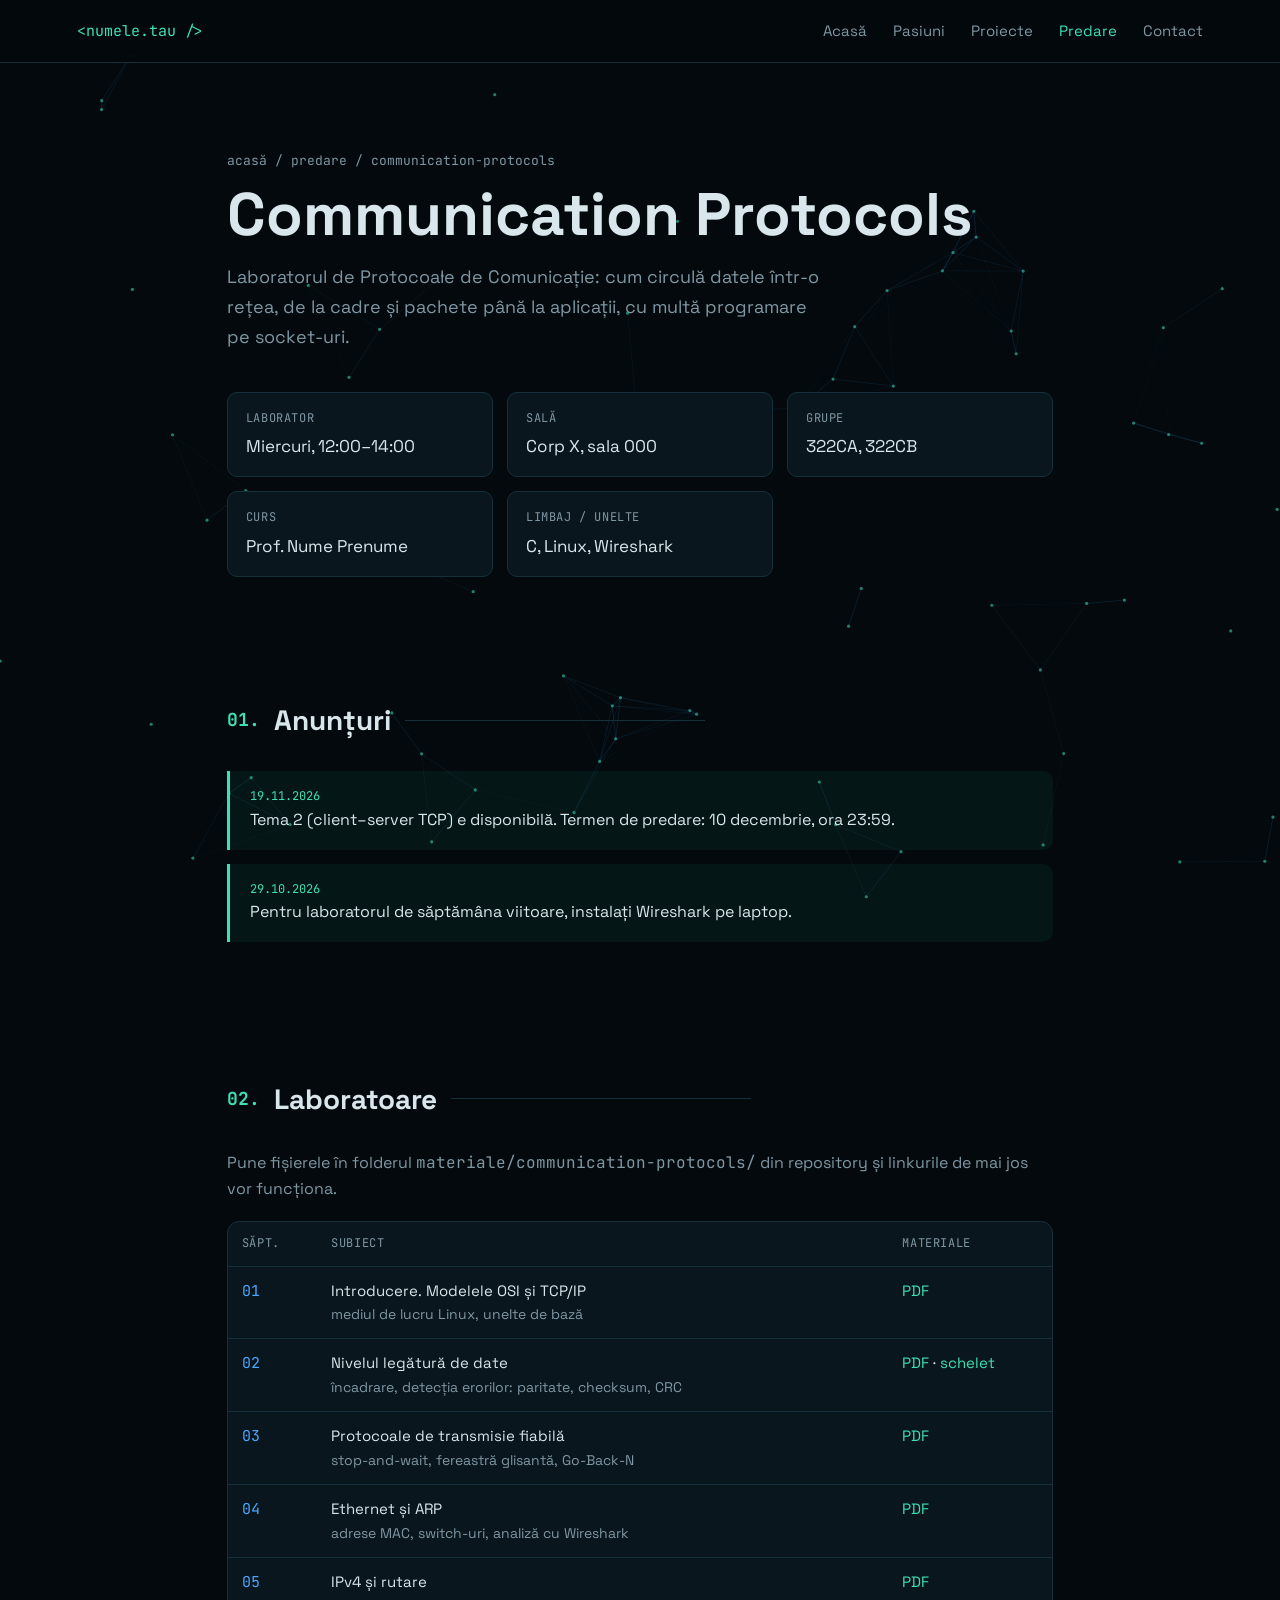
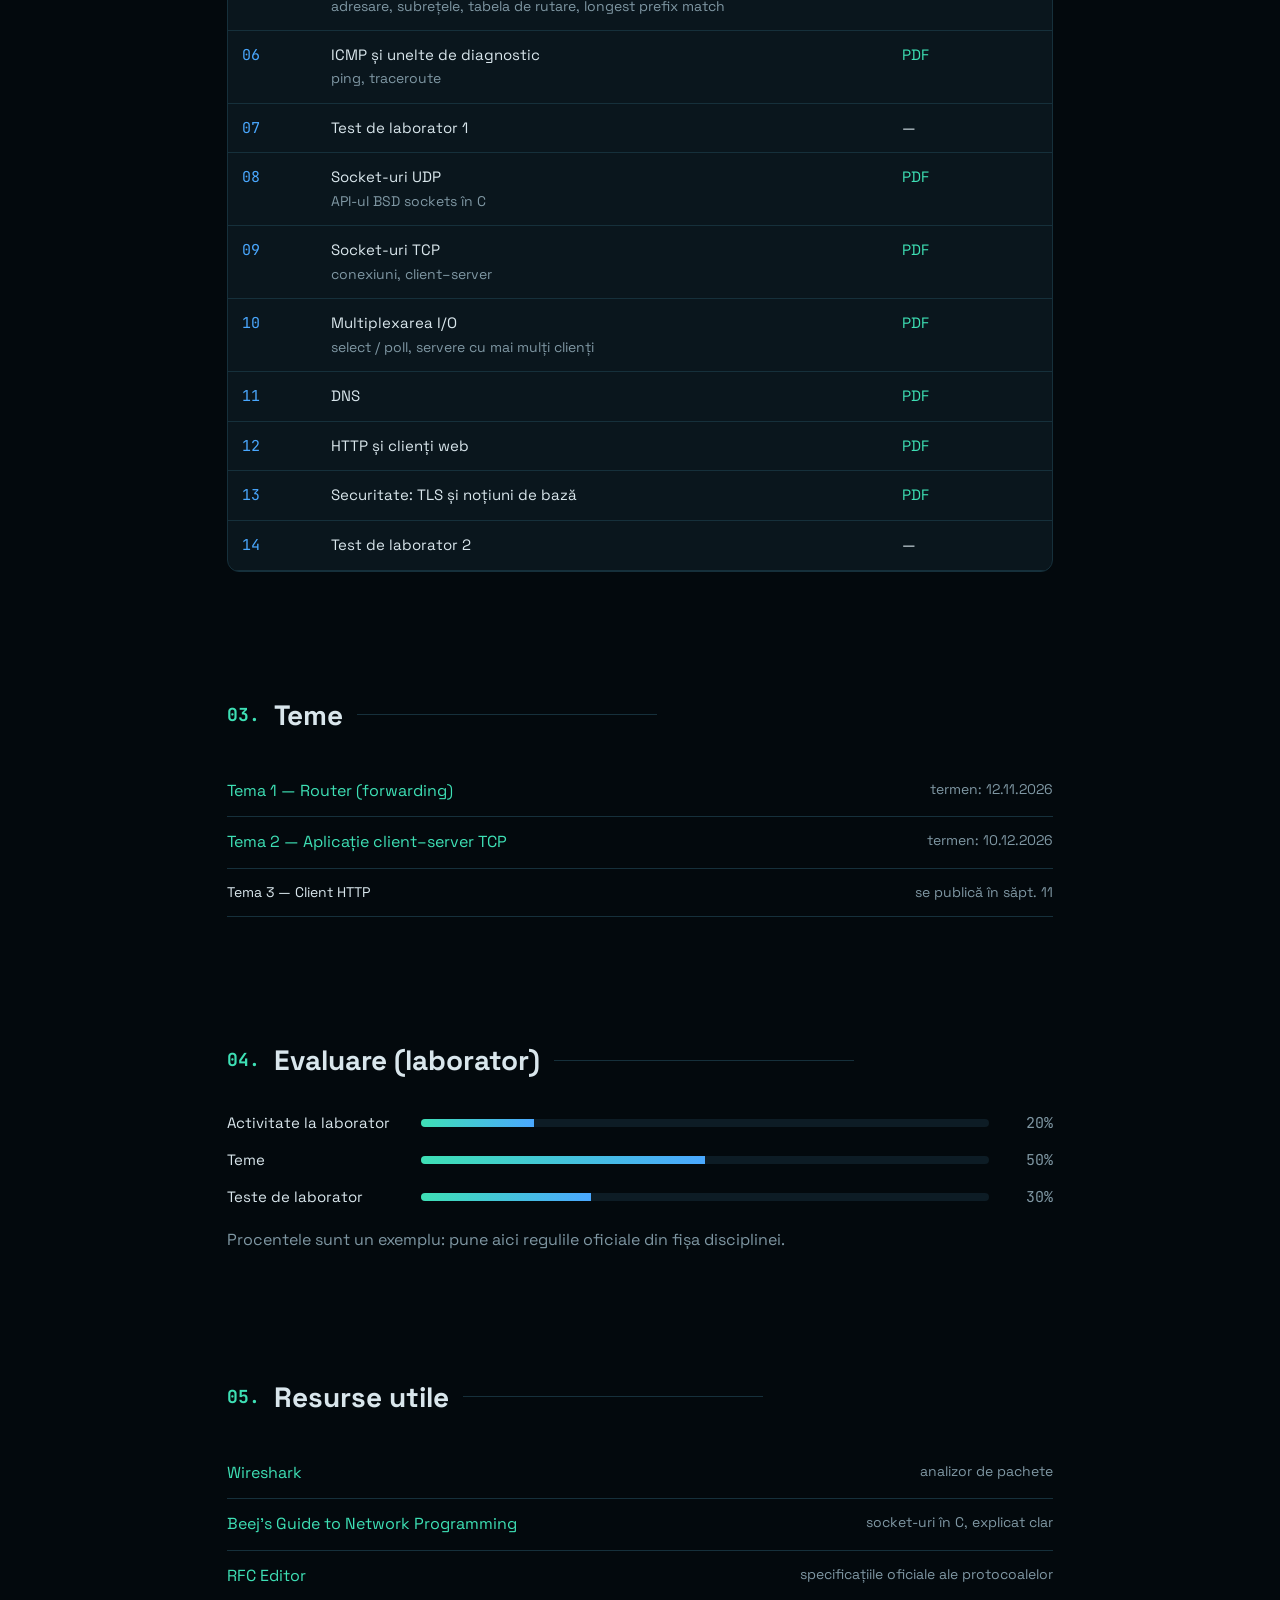
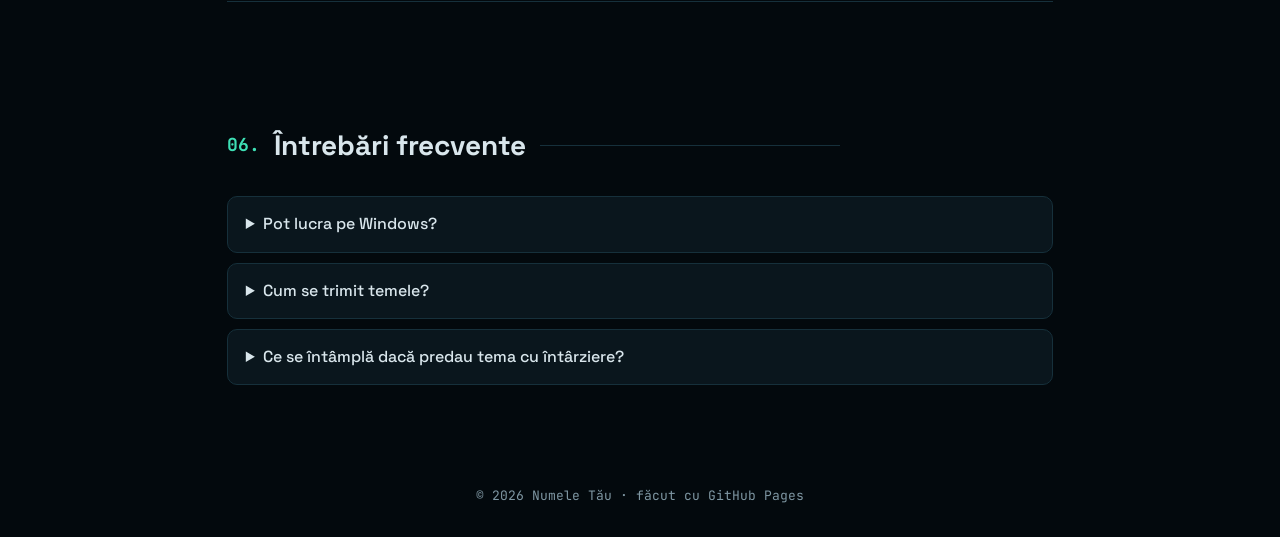
==== communication-protocols.html @ 904f9153 "Add files via upload" ====
<!DOCTYPE html>
<html lang="ro">
<head>
<meta charset="UTF-8">
<meta name="viewport" content="width=device-width, initial-scale=1.0">
<title>Communication Protocols — Numele Tău</title>
<link rel="preconnect" href="https://fonts.googleapis.com">
<link rel="preconnect" href="https://fonts.gstatic.com" crossorigin>
<link href="https://fonts.googleapis.com/css2?family=Space+Grotesk:wght@400;500;700&family=JetBrains+Mono:wght@400&display=swap" rel="stylesheet">
<link rel="stylesheet" href="style.css">
</head>
<body data-page="predare">
<canvas id="bg"></canvas>

<nav>
  <a class="logo" href="index.html">&lt;numele.tau /&gt;</a>
  <ul>
    <li><a href="index.html" data-page="acasa">Acasă</a></li>
    <li><a href="pasiuni.html" data-page="pasiuni">Pasiuni</a></li>
    <li><a href="proiecte.html" data-page="proiecte">Proiecte</a></li>
    <li><a href="predare.html" data-page="predare">Predare</a></li>
    <li><a href="index.html#contact" data-page="contact">Contact</a></li>
  </ul>
</nav>

<main>
  <header class="page-head">
    <div class="crumbs"><a href="index.html">acasă</a> / <a href="predare.html">predare</a> / communication-protocols</div>
    <h1>Communication Protocols</h1>
    <p class="lead">Laboratorul de Protocoale de Comunicație: cum circulă datele într-o rețea, de la cadre și pachete până la aplicații, cu multă programare pe socket-uri.</p>
  </header>

  <!-- ===== INFORMAȚII ===== -->
  <section class="reveal" style="padding-top:10px">
    <div class="facts">
      <div class="fact"><div class="k">Laborator</div><div class="v">Miercuri, 12:00–14:00</div></div>
      <div class="fact"><div class="k">Sală</div><div class="v">Corp X, sala 000</div></div>
      <div class="fact"><div class="k">Grupe</div><div class="v">322CA, 322CB</div></div>
      <div class="fact"><div class="k">Curs</div><div class="v">Prof. Nume Prenume</div></div>
      <div class="fact"><div class="k">Limbaj / unelte</div><div class="v">C, Linux, Wireshark</div></div>
    </div>
  </section>

  <!-- ===== ANUNȚURI ===== -->
  <section class="reveal">
    <h2><span>01.</span> Anunțuri</h2>
    <div class="notice">
      <div class="date">19.11.2026</div>
      Tema 2 (client–server TCP) e disponibilă. Termen de predare: 10 decembrie, ora 23:59.
    </div>
    <div class="notice">
      <div class="date">29.10.2026</div>
      Pentru laboratorul de săptămâna viitoare, instalați Wireshark pe laptop.
    </div>
  </section>

  <!-- ===== LABORATOARE ===== -->
  <section class="reveal">
    <h2><span>02.</span> Laboratoare</h2>
    <p class="muted" style="margin-bottom:18px">Pune fișierele în folderul <code>materiale/communication-protocols/</code> din repository și linkurile de mai jos vor funcționa.</p>
    <div class="table-wrap">
      <table>
        <thead><tr><th>Săpt.</th><th>Subiect</th><th>Materiale</th></tr></thead>
        <tbody>
          <tr><td>01</td><td>Introducere. Modelele OSI și TCP/IP<span class="sub">mediul de lucru Linux, unelte de bază</span></td><td><a href="materiale/communication-protocols/lab01.pdf">PDF</a></td></tr>
          <tr><td>02</td><td>Nivelul legătură de date<span class="sub">încadrare, detecția erorilor: paritate, checksum, CRC</span></td><td><a href="materiale/communication-protocols/lab02.pdf">PDF</a> · <a href="materiale/communication-protocols/lab02.zip">schelet</a></td></tr>
          <tr><td>03</td><td>Protocoale de transmisie fiabilă<span class="sub">stop-and-wait, fereastră glisantă, Go-Back-N</span></td><td><a href="materiale/communication-protocols/lab03.pdf">PDF</a></td></tr>
          <tr><td>04</td><td>Ethernet și ARP<span class="sub">adrese MAC, switch-uri, analiză cu Wireshark</span></td><td><a href="materiale/communication-protocols/lab04.pdf">PDF</a></td></tr>
          <tr><td>05</td><td>IPv4 și rutare<span class="sub">adresare, subrețele, tabela de rutare, longest prefix match</span></td><td><a href="materiale/communication-protocols/lab05.pdf">PDF</a></td></tr>
          <tr><td>06</td><td>ICMP și unelte de diagnostic<span class="sub">ping, traceroute</span></td><td><a href="materiale/communication-protocols/lab06.pdf">PDF</a></td></tr>
          <tr><td>07</td><td>Test de laborator 1</td><td>—</td></tr>
          <tr><td>08</td><td>Socket-uri UDP<span class="sub">API-ul BSD sockets în C</span></td><td><a href="materiale/communication-protocols/lab08.pdf">PDF</a></td></tr>
          <tr><td>09</td><td>Socket-uri TCP<span class="sub">conexiuni, client–server</span></td><td><a href="materiale/communication-protocols/lab09.pdf">PDF</a></td></tr>
          <tr><td>10</td><td>Multiplexarea I/O<span class="sub">select / poll, servere cu mai mulți clienți</span></td><td><a href="materiale/communication-protocols/lab10.pdf">PDF</a></td></tr>
          <tr><td>11</td><td>DNS</td><td><a href="materiale/communication-protocols/lab11.pdf">PDF</a></td></tr>
          <tr><td>12</td><td>HTTP și clienți web</td><td><a href="materiale/communication-protocols/lab12.pdf">PDF</a></td></tr>
          <tr><td>13</td><td>Securitate: TLS și noțiuni de bază</td><td><a href="materiale/communication-protocols/lab13.pdf">PDF</a></td></tr>
          <tr><td>14</td><td>Test de laborator 2</td><td>—</td></tr>
        </tbody>
      </table>
    </div>
  </section>

  <!-- ===== TEME ===== -->
  <section class="reveal">
    <h2><span>03.</span> Teme</h2>
    <ul class="files">
      <li><a href="materiale/communication-protocols/tema1.pdf">Tema 1 — Router (forwarding)</a><span>termen: 12.11.2026</span></li>
      <li><a href="materiale/communication-protocols/tema2.pdf">Tema 2 — Aplicație client–server TCP</a><span>termen: 10.12.2026</span></li>
      <li><span style="color:var(--text)">Tema 3 — Client HTTP</span><span>se publică în săpt. 11</span></li>
    </ul>
  </section>

  <!-- ===== EVALUARE ===== -->
  <section class="reveal">
    <h2><span>04.</span> Evaluare (laborator)</h2>
    <div class="grading">
      <div class="bar"><span>Activitate la laborator</span><div class="track"><div class="fill" style="width:20%"></div></div><span class="pct">20%</span></div>
      <div class="bar"><span>Teme</span><div class="track"><div class="fill" style="width:50%"></div></div><span class="pct">50%</span></div>
      <div class="bar"><span>Teste de laborator</span><div class="track"><div class="fill" style="width:30%"></div></div><span class="pct">30%</span></div>
    </div>
    <p class="muted" style="margin-top:18px">Procentele sunt un exemplu: pune aici regulile oficiale din fișa disciplinei.</p>
  </section>

  <!-- ===== RESURSE ===== -->
  <section class="reveal">
    <h2><span>05.</span> Resurse utile</h2>
    <ul class="files">
      <li><a href="https://www.wireshark.org" target="_blank" rel="noopener">Wireshark</a><span>analizor de pachete</span></li>
      <li><a href="https://beej.us/guide/bgnet/" target="_blank" rel="noopener">Beej's Guide to Network Programming</a><span>socket-uri în C, explicat clar</span></li>
      <li><a href="https://www.rfc-editor.org" target="_blank" rel="noopener">RFC Editor</a><span>specificațiile oficiale ale protocoalelor</span></li>
    </ul>
  </section>

  <!-- ===== ÎNTREBĂRI ===== -->
  <section class="reveal">
    <h2><span>06.</span> Întrebări frecvente</h2>
    <details><summary>Pot lucra pe Windows?</summary><p>Explică aici ce mediu e acceptat (Linux nativ, WSL, mașină virtuală).</p></details>
    <details><summary>Cum se trimit temele?</summary><p>Scrie platforma de predare și formatul arhivei.</p></details>
    <details><summary>Ce se întâmplă dacă predau tema cu întârziere?</summary><p>Scrie aici regula pentru întârzieri.</p></details>
  </section>
</main>

<footer>© <span class="an"></span> Numele Tău · făcut cu GitHub Pages</footer>
<script src="script.js"></script>
</body>
</html>
---- style.css ----
/* ============================================================
   Stil comun pentru toate paginile site-ului.
   Culorile se schimbă din variabilele de mai jos.
   ============================================================ */
:root{
  --bg:#03090d; --panel:#0a161d; --panel2:#0d1c25; --line:#16303b;
  --text:#d9e6ec; --muted:#7f97a3; --accent:#3ee0b5; --accent2:#4aa8ff;
}
*{box-sizing:border-box;margin:0;padding:0}
html{scroll-behavior:smooth}
body{background:var(--bg);color:var(--text);font-family:"Space Grotesk",system-ui,sans-serif;line-height:1.65;overflow-x:hidden}
canvas#bg{position:fixed;inset:0;z-index:0;pointer-events:none}
a{color:var(--accent);text-decoration:none}
a:hover{text-decoration:underline}
code,.mono{font-family:"JetBrains Mono",monospace}

/* ---------- Navigație ---------- */
nav{position:fixed;top:0;left:0;right:0;z-index:10;display:flex;justify-content:space-between;align-items:center;gap:20px;
    padding:18px 6vw;background:rgba(3,9,13,.75);backdrop-filter:blur(8px);border-bottom:1px solid var(--line)}
nav .logo{font-family:"JetBrains Mono",monospace;color:var(--accent);font-size:15px;white-space:nowrap}
nav ul{list-style:none;display:flex;gap:26px;overflow-x:auto;scrollbar-width:none}
nav ul::-webkit-scrollbar{display:none}
nav ul a{color:var(--muted);font-size:15px;white-space:nowrap;padding-bottom:4px;border-bottom:2px solid transparent}
nav ul a:hover{color:var(--text);text-decoration:none}
nav ul a.active{color:var(--accent);border-bottom-color:var(--accent)}

/* ---------- Structură ---------- */
main{position:relative;z-index:1;max-width:980px;margin:0 auto;padding:0 6vw}
section{padding:90px 0 30px}

/* ---------- Pagina principală ---------- */
.hero{min-height:100vh;display:flex;flex-direction:column;justify-content:center;padding-top:80px}
.hello{font-family:"JetBrains Mono",monospace;color:var(--accent);margin-bottom:14px}
h1{font-size:clamp(42px,7vw,76px);line-height:1.05;font-weight:700}
.tagline{font-size:clamp(22px,3.4vw,36px);color:var(--muted);margin:10px 0 26px;font-weight:500}
.lead{max-width:600px;color:var(--muted);font-size:18px}
.btns{display:flex;gap:14px;margin-top:36px;flex-wrap:wrap}
.btn{display:inline-block;padding:12px 22px;border:1px solid var(--accent);border-radius:8px;color:var(--accent);font-size:15px;transition:.2s}
.btn:hover{background:rgba(62,224,181,.1);text-decoration:none}
.btn.solid{background:var(--accent);color:var(--bg)}
.btn.solid:hover{background:#5ff0c8}

/* ---------- Antet pentru paginile interioare ---------- */
.page-head{padding:150px 0 30px}
.page-head .crumbs{font-family:"JetBrains Mono",monospace;font-size:13px;color:var(--muted);margin-bottom:12px}
.page-head .crumbs a{color:var(--muted)}
.page-head h1{font-size:clamp(36px,6vw,60px)}
.page-head .lead{margin-top:16px}

/* ---------- Titluri de secțiune ---------- */
h2{display:flex;align-items:center;gap:14px;font-size:28px;margin-bottom:28px}
h2 span{font-family:"JetBrains Mono",monospace;color:var(--accent);font-size:18px}
h2::after{content:"";flex:1;height:1px;background:var(--line);max-width:300px}
h3{font-size:20px;margin-bottom:6px}
p.muted,.muted{color:var(--muted)}

/* ---------- Despre ---------- */
.about{display:grid;grid-template-columns:1.6fr 1fr;gap:50px;align-items:start}
.about p{color:var(--muted);margin-bottom:14px}
.photo{aspect-ratio:1;border-radius:14px;border:1px solid var(--line);
       background:linear-gradient(135deg,#0f2a33,#0a161d);display:flex;align-items:center;justify-content:center;
       color:var(--muted);font-family:"JetBrains Mono",monospace;font-size:13px;overflow:hidden}
.photo img{width:100%;height:100%;object-fit:cover}
.chips{display:flex;flex-wrap:wrap;gap:10px;margin-top:18px;list-style:none}
.chips li{font-family:"JetBrains Mono",monospace;font-size:13px;padding:6px 12px;border:1px solid var(--line);border-radius:20px}

/* ---------- Cronologie ---------- */
.timeline{border-left:1px solid var(--line);padding-left:28px}
.item{position:relative;margin-bottom:36px}
.item::before{content:"";position:absolute;left:-34px;top:8px;width:11px;height:11px;border-radius:50%;background:var(--accent);box-shadow:0 0 12px var(--accent)}
.item .when{font-family:"JetBrains Mono",monospace;font-size:13px;color:var(--accent2)}
.item h3{margin:4px 0}
.item h3 small{color:var(--accent);font-weight:400;font-size:16px}
.item p{color:var(--muted)}

/* ---------- Carduri ---------- */
.grid{display:grid;grid-template-columns:repeat(auto-fill,minmax(270px,1fr));gap:20px}
.card{display:block;background:var(--panel);border:1px solid var(--line);border-radius:12px;padding:24px;transition:.25s;color:var(--text)}
a.card:hover,.card:hover{transform:translateY(-5px);border-color:var(--accent);text-decoration:none}
.card .icon{font-size:28px;margin-bottom:12px}
.card p{color:var(--muted);font-size:15px;margin-bottom:14px}
.card .tags{font-family:"JetBrains Mono",monospace;font-size:12px;color:var(--accent2)}
.card .more{font-family:"JetBrains Mono",monospace;font-size:13px;color:var(--accent)}
.card .links{display:flex;gap:16px;font-size:14px;margin-top:10px}

/* Card mare de proiect (pagina Proiecte) */
.project{display:grid;grid-template-columns:1fr 1.3fr;gap:30px;align-items:center;margin-bottom:60px}
.project:nth-child(even) .shot{order:2}
.project .shot{aspect-ratio:16/10;border-radius:12px;border:1px solid var(--line);background:linear-gradient(135deg,#0f2a33,#0a161d);
               display:flex;align-items:center;justify-content:center;color:var(--muted);font-family:"JetBrains Mono",monospace;font-size:13px;overflow:hidden}
.project .shot img{width:100%;height:100%;object-fit:cover}
.project .kind{font-family:"JetBrains Mono",monospace;font-size:13px;color:var(--accent)}
.project .box{background:var(--panel);border:1px solid var(--line);border-radius:10px;padding:18px;color:var(--muted);margin:12px 0}

/* ---------- Pagini de materie ---------- */
.facts{display:grid;grid-template-columns:repeat(auto-fit,minmax(200px,1fr));gap:14px}
.fact{background:var(--panel);border:1px solid var(--line);border-radius:10px;padding:16px 18px}
.fact .k{font-family:"JetBrains Mono",monospace;font-size:12px;color:var(--muted);text-transform:uppercase;letter-spacing:.05em}
.fact .v{font-size:17px;margin-top:4px}

.notice{border-left:3px solid var(--accent);background:rgba(62,224,181,.06);padding:16px 20px;border-radius:0 10px 10px 0;margin-bottom:14px}
.notice .date{font-family:"JetBrains Mono",monospace;font-size:12px;color:var(--accent)}

table{width:100%;border-collapse:collapse;font-size:15px}
th,td{text-align:left;padding:12px 14px;border-bottom:1px solid var(--line);vertical-align:top}
th{font-family:"JetBrains Mono",monospace;font-size:12px;color:var(--muted);text-transform:uppercase;letter-spacing:.05em;font-weight:400}
td:first-child{font-family:"JetBrains Mono",monospace;color:var(--accent2);white-space:nowrap}
td .sub{display:block;color:var(--muted);font-size:14px}
tr:hover td{background:rgba(255,255,255,.02)}
.table-wrap{overflow-x:auto;background:var(--panel);border:1px solid var(--line);border-radius:12px}

.files{list-style:none}
.files li{display:flex;justify-content:space-between;gap:16px;padding:12px 0;border-bottom:1px solid var(--line)}
.files li span{color:var(--muted);font-size:14px}

.grading{display:flex;flex-direction:column;gap:12px}
.bar{display:grid;grid-template-columns:180px 1fr 50px;align-items:center;gap:14px;font-size:15px}
.bar .track{height:8px;background:var(--panel2);border-radius:4px;overflow:hidden}
.bar .fill{height:100%;background:linear-gradient(90deg,var(--accent),var(--accent2))}
.bar .pct{font-family:"JetBrains Mono",monospace;color:var(--muted);text-align:right}

details{background:var(--panel);border:1px solid var(--line);border-radius:10px;padding:14px 18px;margin-bottom:10px}
details summary{cursor:pointer;font-weight:500}
details p{color:var(--muted);margin-top:10px}

/* ---------- Contact și subsol ---------- */
.contact{text-align:center;max-width:560px;margin:0 auto}
.contact h2{justify-content:center}
.contact h2::after{display:none}
.contact p{color:var(--muted);margin-bottom:30px}
.socials{display:flex;justify-content:center;gap:22px;margin-top:34px;flex-wrap:wrap}
.socials a{color:var(--muted);font-size:15px}
.socials a:hover{color:var(--accent)}
footer{position:relative;z-index:1;text-align:center;padding:60px 0 30px;color:var(--muted);font-size:13px;font-family:"JetBrains Mono",monospace}

/* ---------- Animație la scroll ---------- */
.reveal{opacity:0;transform:translateY(24px);transition:opacity .8s ease,transform .8s ease}
.reveal.show{opacity:1;transform:none}

/* ---------- Telefon ---------- */
@media (max-width:720px){
  nav{padding:14px 5vw}
  nav .logo{display:none}
  nav ul{gap:18px;width:100%}
  .about,.project{grid-template-columns:1fr}
  .project:nth-child(even) .shot{order:0}
  .photo{max-width:260px}
  .bar{grid-template-columns:1fr 50px}
  .bar .track{grid-column:1/-1;grid-row:2}
}

/* Etichete și linkuri pentru proiectele mari */
.project .tags{font-family:"JetBrains Mono",monospace;font-size:13px;color:var(--accent2)}
.project .links{display:flex;gap:18px;font-size:14px;margin-top:12px}
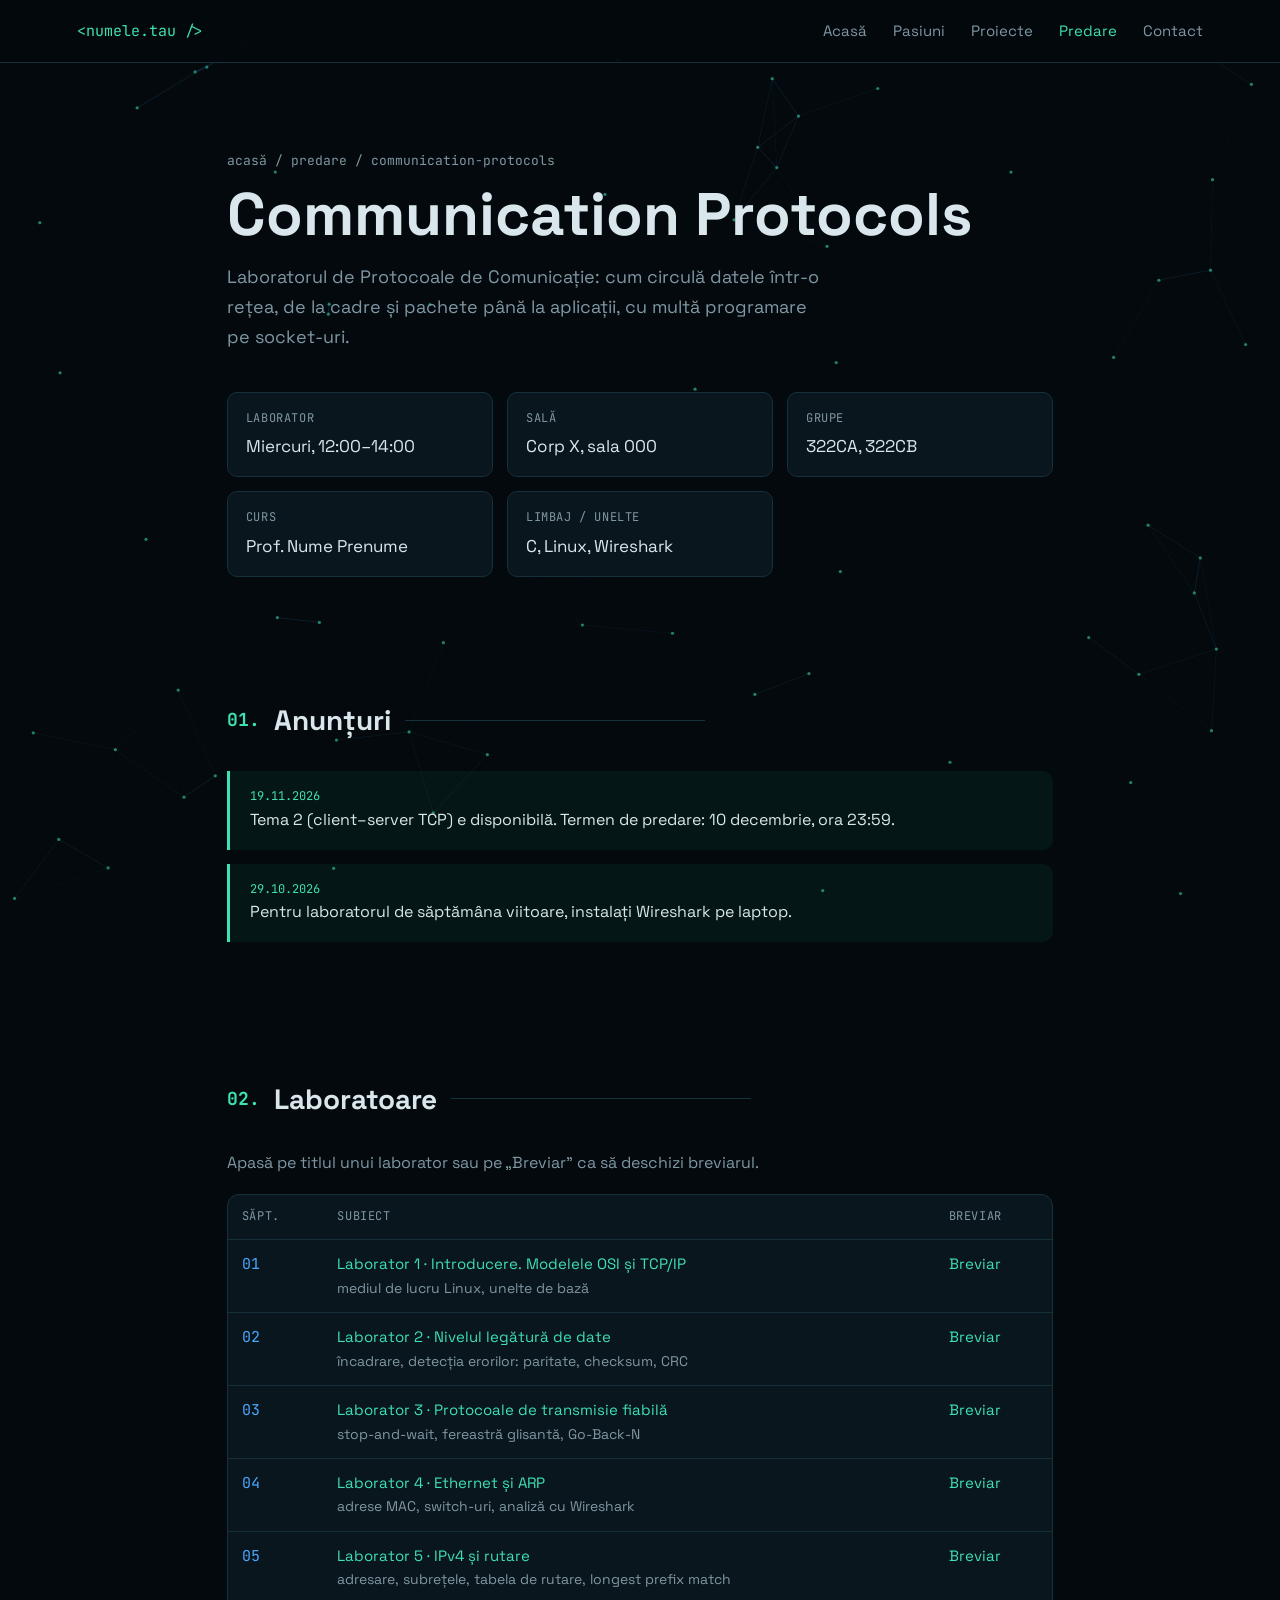
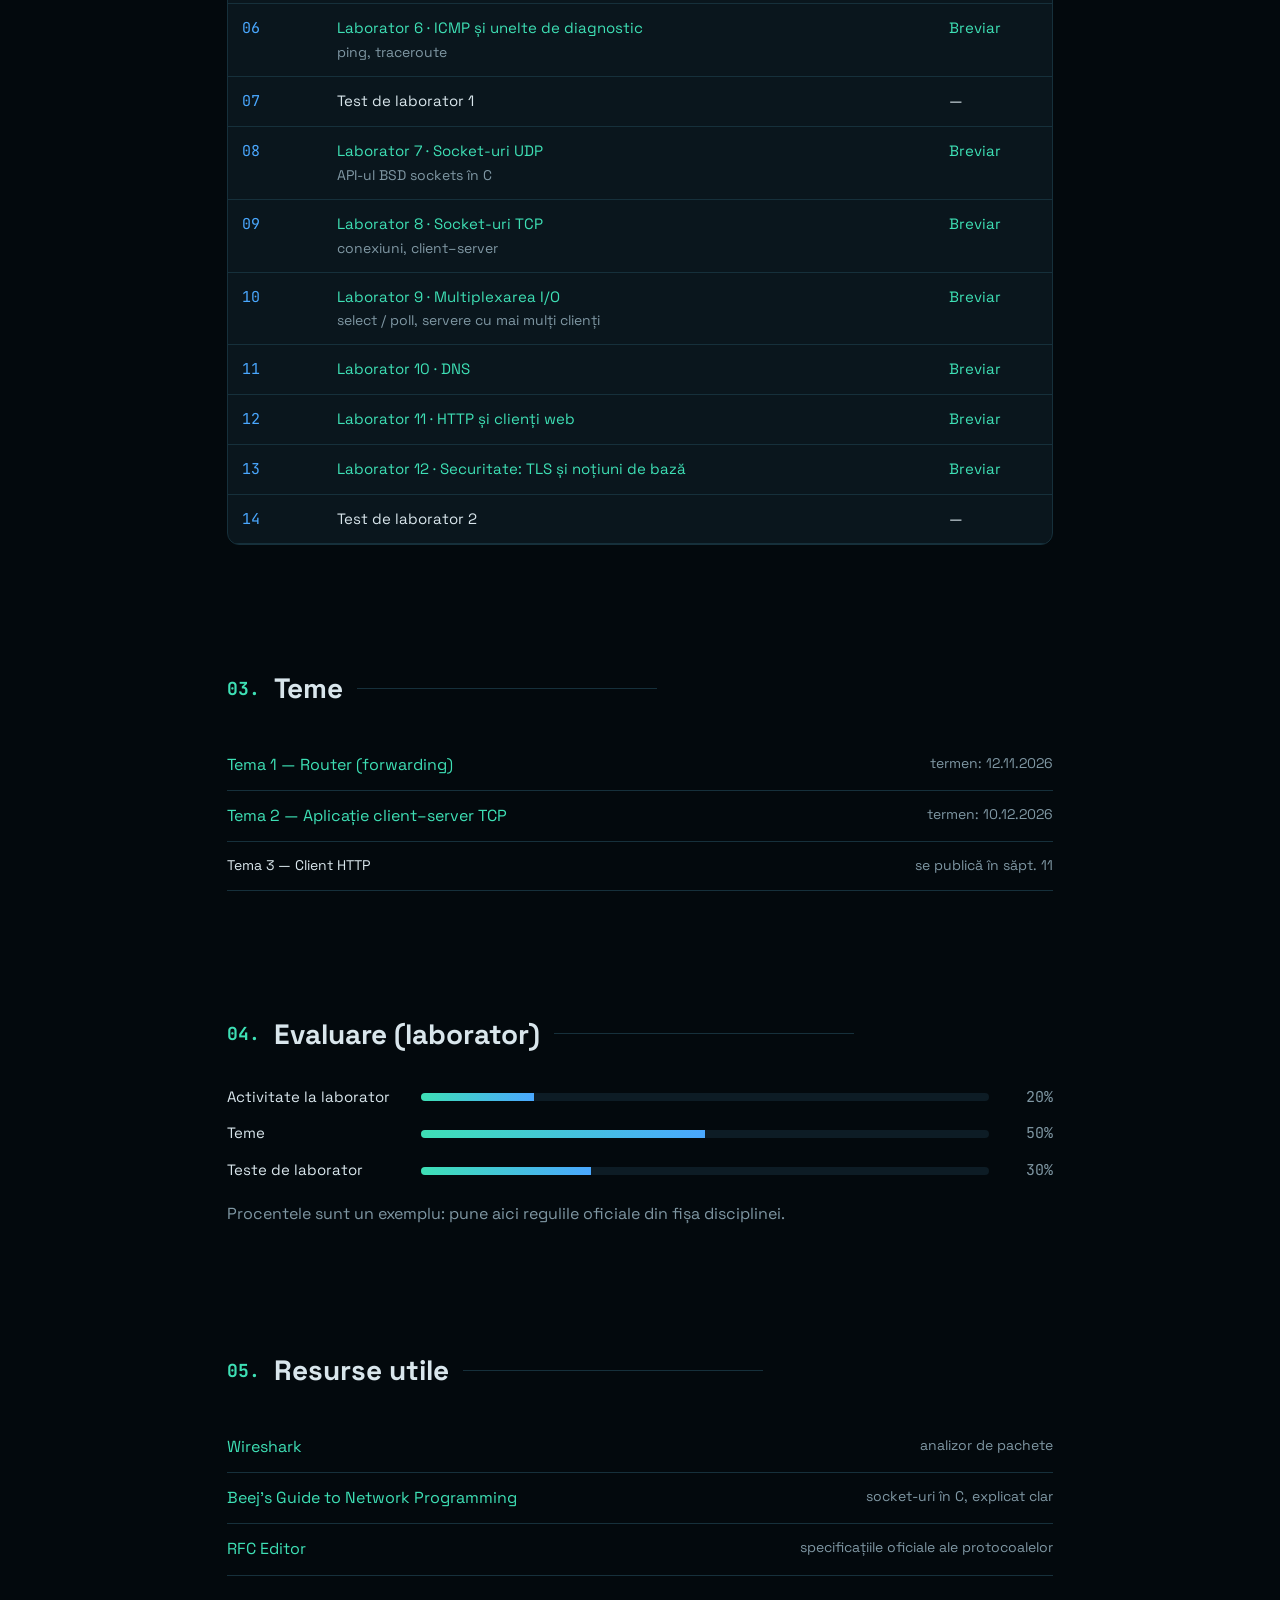
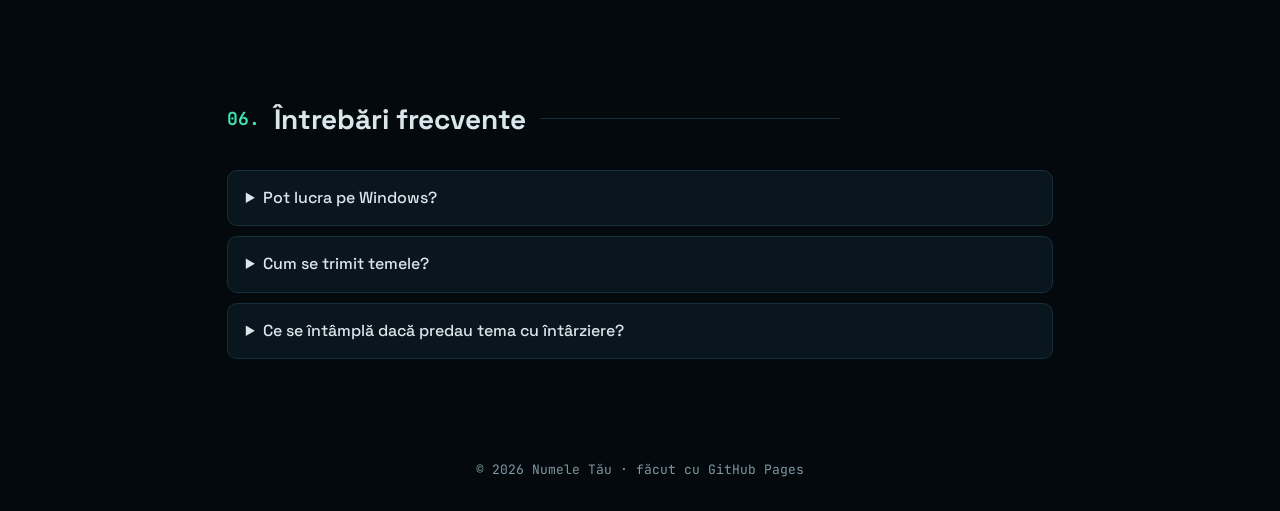
==== commit c208380e: "Update laboratory links and descriptions" ====
--- a/communication-protocols.html
+++ b/communication-protocols.html
@@ -57,24 +57,24 @@
   <!-- ===== LABORATOARE ===== -->
   <section class="reveal">
     <h2><span>02.</span> Laboratoare</h2>
-    <p class="muted" style="margin-bottom:18px">Pune fișierele în folderul <code>materiale/communication-protocols/</code> din repository și linkurile de mai jos vor funcționa.</p>
+    <p class="muted" style="margin-bottom:18px">Apasă pe titlul unui laborator sau pe „Breviar” ca să deschizi breviarul.</p>
     <div class="table-wrap">
       <table>
-        <thead><tr><th>Săpt.</th><th>Subiect</th><th>Materiale</th></tr></thead>
+        <thead><tr><th>Săpt.</th><th>Subiect</th><th>Breviar</th></tr></thead>
         <tbody>
-          <tr><td>01</td><td>Introducere. Modelele OSI și TCP/IP<span class="sub">mediul de lucru Linux, unelte de bază</span></td><td><a href="materiale/communication-protocols/lab01.pdf">PDF</a></td></tr>
-          <tr><td>02</td><td>Nivelul legătură de date<span class="sub">încadrare, detecția erorilor: paritate, checksum, CRC</span></td><td><a href="materiale/communication-protocols/lab02.pdf">PDF</a> · <a href="materiale/communication-protocols/lab02.zip">schelet</a></td></tr>
-          <tr><td>03</td><td>Protocoale de transmisie fiabilă<span class="sub">stop-and-wait, fereastră glisantă, Go-Back-N</span></td><td><a href="materiale/communication-protocols/lab03.pdf">PDF</a></td></tr>
-          <tr><td>04</td><td>Ethernet și ARP<span class="sub">adrese MAC, switch-uri, analiză cu Wireshark</span></td><td><a href="materiale/communication-protocols/lab04.pdf">PDF</a></td></tr>
-          <tr><td>05</td><td>IPv4 și rutare<span class="sub">adresare, subrețele, tabela de rutare, longest prefix match</span></td><td><a href="materiale/communication-protocols/lab05.pdf">PDF</a></td></tr>
-          <tr><td>06</td><td>ICMP și unelte de diagnostic<span class="sub">ping, traceroute</span></td><td><a href="materiale/communication-protocols/lab06.pdf">PDF</a></td></tr>
+          <tr><td>01</td><td><a href="pcom/pcom-laborator1.html">Laborator 1 · Introducere. Modelele OSI și TCP/IP</a><span class="sub">mediul de lucru Linux, unelte de bază</span></td><td><a href="pcom/pcom-laborator1.html">Breviar</a></td></tr>
+          <tr><td>02</td><td><a href="pcom/pcom-laborator2.html">Laborator 2 · Nivelul legătură de date</a><span class="sub">încadrare, detecția erorilor: paritate, checksum, CRC</span></td><td><a href="pcom/pcom-laborator2.html">Breviar</a></td></tr>
+          <tr><td>03</td><td><a href="pcom/pcom-laborator3.html">Laborator 3 · Protocoale de transmisie fiabilă</a><span class="sub">stop-and-wait, fereastră glisantă, Go-Back-N</span></td><td><a href="pcom/pcom-laborator3.html">Breviar</a></td></tr>
+          <tr><td>04</td><td><a href="pcom/pcom-laborator4.html">Laborator 4 · Ethernet și ARP</a><span class="sub">adrese MAC, switch-uri, analiză cu Wireshark</span></td><td><a href="pcom/pcom-laborator4.html">Breviar</a></td></tr>
+          <tr><td>05</td><td><a href="pcom/pcom-laborator5.html">Laborator 5 · IPv4 și rutare</a><span class="sub">adresare, subrețele, tabela de rutare, longest prefix match</span></td><td><a href="pcom/pcom-laborator5.html">Breviar</a></td></tr>
+          <tr><td>06</td><td><a href="pcom/pcom-laborator6.html">Laborator 6 · ICMP și unelte de diagnostic</a><span class="sub">ping, traceroute</span></td><td><a href="pcom/pcom-laborator6.html">Breviar</a></td></tr>
           <tr><td>07</td><td>Test de laborator 1</td><td>—</td></tr>
-          <tr><td>08</td><td>Socket-uri UDP<span class="sub">API-ul BSD sockets în C</span></td><td><a href="materiale/communication-protocols/lab08.pdf">PDF</a></td></tr>
-          <tr><td>09</td><td>Socket-uri TCP<span class="sub">conexiuni, client–server</span></td><td><a href="materiale/communication-protocols/lab09.pdf">PDF</a></td></tr>
-          <tr><td>10</td><td>Multiplexarea I/O<span class="sub">select / poll, servere cu mai mulți clienți</span></td><td><a href="materiale/communication-protocols/lab10.pdf">PDF</a></td></tr>
-          <tr><td>11</td><td>DNS</td><td><a href="materiale/communication-protocols/lab11.pdf">PDF</a></td></tr>
-          <tr><td>12</td><td>HTTP și clienți web</td><td><a href="materiale/communication-protocols/lab12.pdf">PDF</a></td></tr>
-          <tr><td>13</td><td>Securitate: TLS și noțiuni de bază</td><td><a href="materiale/communication-protocols/lab13.pdf">PDF</a></td></tr>
+          <tr><td>08</td><td><a href="pcom/pcom-laborator7.html">Laborator 7 · Socket-uri UDP</a><span class="sub">API-ul BSD sockets în C</span></td><td><a href="pcom/pcom-laborator7.html">Breviar</a></td></tr>
+          <tr><td>09</td><td><a href="pcom/pcom-laborator8.html">Laborator 8 · Socket-uri TCP</a><span class="sub">conexiuni, client–server</span></td><td><a href="pcom/pcom-laborator8.html">Breviar</a></td></tr>
+          <tr><td>10</td><td><a href="pcom/pcom-laborator9.html">Laborator 9 · Multiplexarea I/O</a><span class="sub">select / poll, servere cu mai mulți clienți</span></td><td><a href="pcom/pcom-laborator9.html">Breviar</a></td></tr>
+          <tr><td>11</td><td><a href="pcom/pcom-laborator10.html">Laborator 10 · DNS</a></td><td><a href="pcom/pcom-laborator10.html">Breviar</a></td></tr>
+          <tr><td>12</td><td><a href="pcom/pcom-laborator11.html">Laborator 11 · HTTP și clienți web</a></td><td><a href="pcom/pcom-laborator11.html">Breviar</a></td></tr>
+          <tr><td>13</td><td><a href="pcom/pcom-laborator12.html">Laborator 12 · Securitate: TLS și noțiuni de bază</a></td><td><a href="pcom/pcom-laborator12.html">Breviar</a></td></tr>
           <tr><td>14</td><td>Test de laborator 2</td><td>—</td></tr>
         </tbody>
       </table>
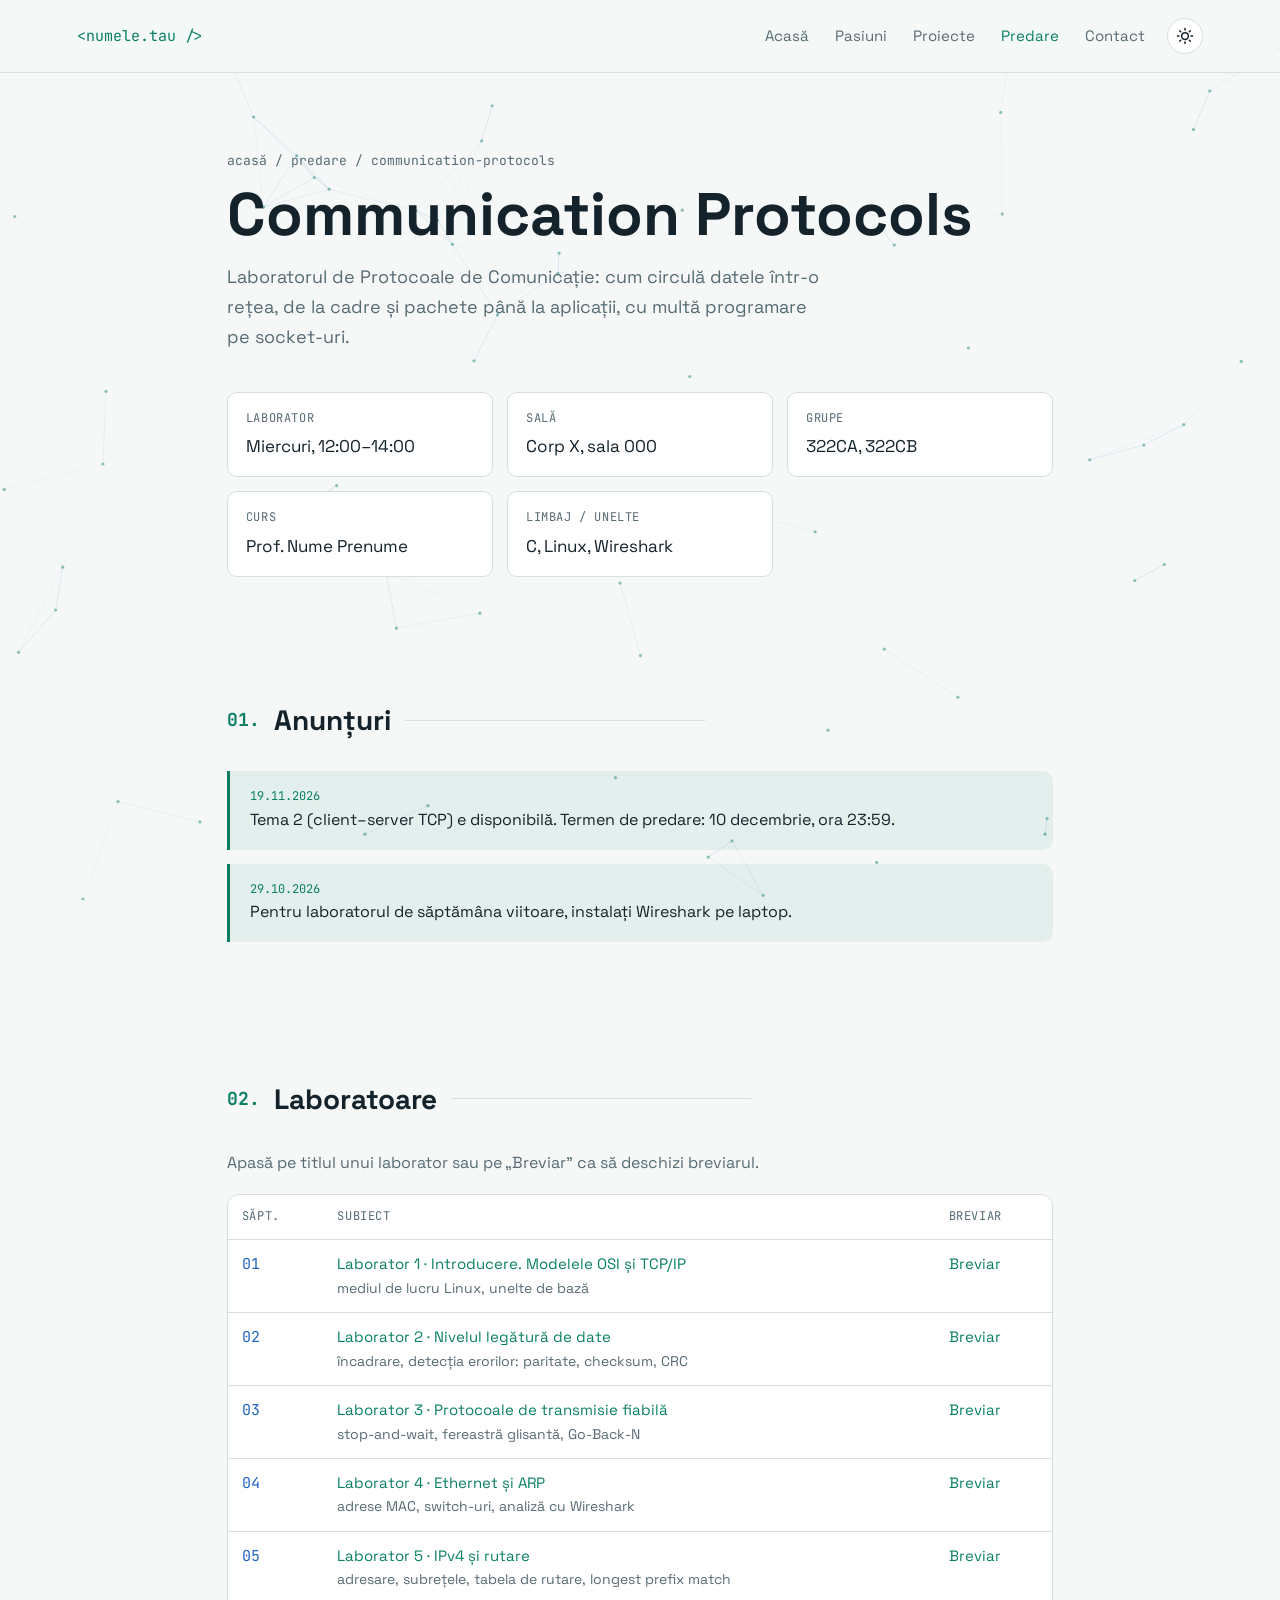
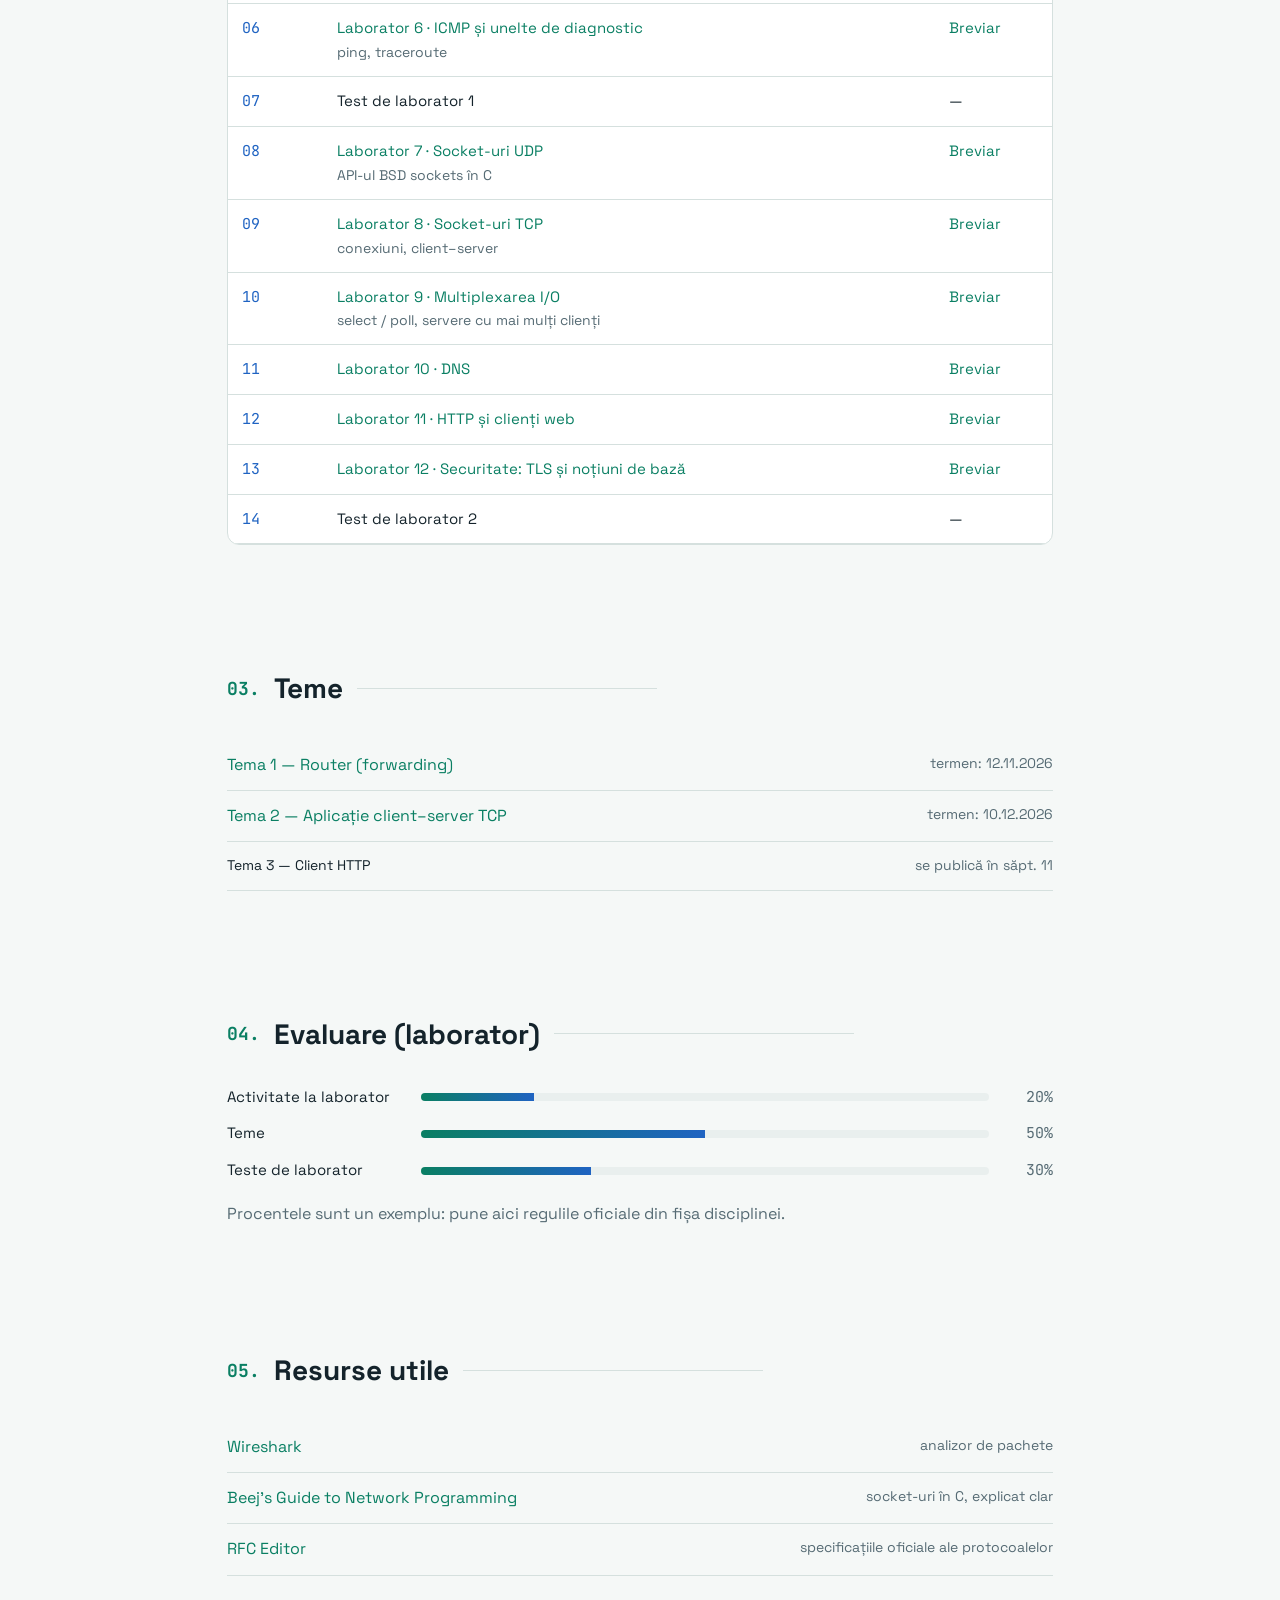
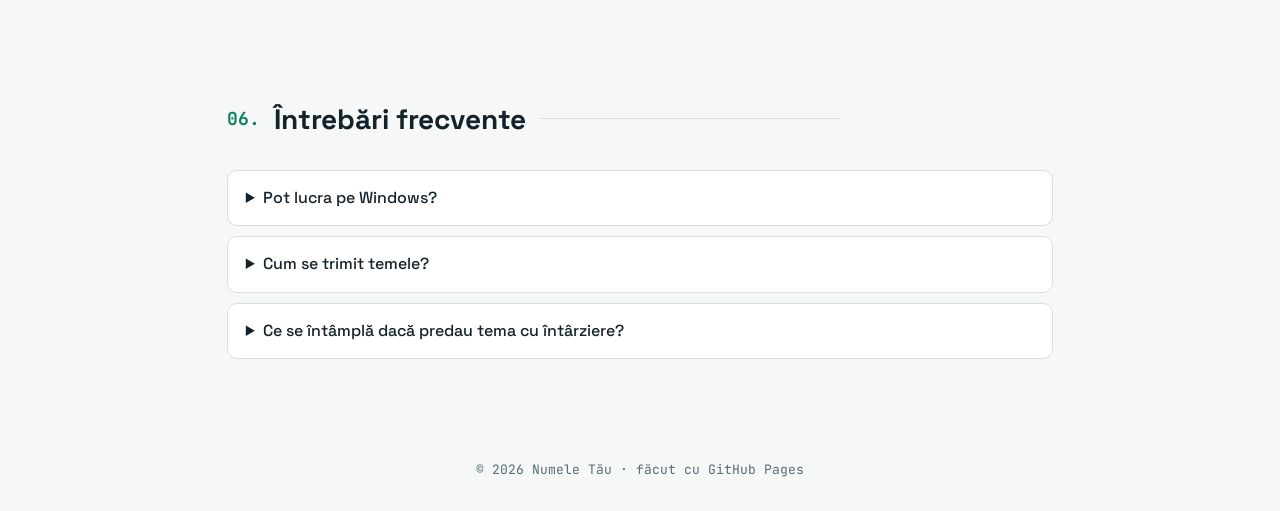
==== commit 8e57e4c7: "Implement theme preference script in HTML Added a script to apply saved theme preference on page loa" ====
--- a/communication-protocols.html
+++ b/communication-protocols.html
@@ -7,6 +7,12 @@
 <link rel="preconnect" href="https://fonts.googleapis.com">
 <link rel="preconnect" href="https://fonts.gstatic.com" crossorigin>
 <link href="https://fonts.googleapis.com/css2?family=Space+Grotesk:wght@400;500;700&family=JetBrains+Mono:wght@400&display=swap" rel="stylesheet">
+<script>
+  // Aplică tema salvată (sau pe cea a sistemului) înainte să se afișeze pagina
+  (function(){ var t=null; try{ t=localStorage.getItem('tema'); }catch(e){}
+    if(!t) t = matchMedia('(prefers-color-scheme: light)').matches ? 'light' : 'dark';
+    document.documentElement.dataset.theme = t; })();
+</script>
 <link rel="stylesheet" href="style.css">
 </head>
 <body data-page="predare">
--- a/style.css
+++ b/style.css
@@ -5,10 +5,26 @@
 :root{
   --bg:#03090d; --panel:#0a161d; --panel2:#0d1c25; --line:#16303b;
   --text:#d9e6ec; --muted:#7f97a3; --accent:#3ee0b5; --accent2:#4aa8ff;
+  --accent-hover:#5ff0c8; --accent-soft:rgba(62,224,181,.08);
+  --nav-bg:rgba(3,9,13,.75); --row-hover:rgba(255,255,255,.02);
+  --ph1:#0f2a33; --ph2:#0a161d;
+  /* culorile fundalului animat (r,g,b) */
+  --dot:62,224,181; --link:74,168,255; --dot-alpha:.55; --link-alpha:.18;
+  color-scheme:dark;
+}
+/* ---------- Tema luminoasă ---------- */
+[data-theme="light"]{
+  --bg:#f5f8f7; --panel:#ffffff; --panel2:#e9efee; --line:#d5e0de;
+  --text:#14232b; --muted:#566b74; --accent:#0a7f63; --accent2:#1f63c2;
+  --accent-hover:#0c9473; --accent-soft:rgba(10,127,99,.07);
+  --nav-bg:rgba(245,248,247,.82); --row-hover:rgba(0,0,0,.025);
+  --ph1:#e3ecea; --ph2:#f3f7f6;
+  --dot:10,127,99; --link:31,99,194; --dot-alpha:.45; --link-alpha:.16;
+  color-scheme:light;
 }
 *{box-sizing:border-box;margin:0;padding:0}
 html{scroll-behavior:smooth}
-body{background:var(--bg);color:var(--text);font-family:"Space Grotesk",system-ui,sans-serif;line-height:1.65;overflow-x:hidden}
+body{transition:background .3s,color .3s;background:var(--bg);color:var(--text);font-family:"Space Grotesk",system-ui,sans-serif;line-height:1.65;overflow-x:hidden}
 canvas#bg{position:fixed;inset:0;z-index:0;pointer-events:none}
 a{color:var(--accent);text-decoration:none}
 a:hover{text-decoration:underline}
@@ -16,12 +32,13 @@
 
 /* ---------- Navigație ---------- */
 nav{position:fixed;top:0;left:0;right:0;z-index:10;display:flex;justify-content:space-between;align-items:center;gap:20px;
-    padding:18px 6vw;background:rgba(3,9,13,.75);backdrop-filter:blur(8px);border-bottom:1px solid var(--line)}
+    padding:18px 6vw;background:var(--nav-bg);backdrop-filter:blur(8px);border-bottom:1px solid var(--line)}
 nav .logo{font-family:"JetBrains Mono",monospace;color:var(--accent);font-size:15px;white-space:nowrap}
 nav ul{list-style:none;display:flex;gap:26px;overflow-x:auto;scrollbar-width:none}
 nav ul::-webkit-scrollbar{display:none}
 nav ul a{color:var(--muted);font-size:15px;white-space:nowrap;padding-bottom:4px;border-bottom:2px solid transparent}
 nav ul a:hover{color:var(--text);text-decoration:none}
+.nav-right{display:flex;align-items:center;gap:22px;min-width:0}
 nav ul a.active{color:var(--accent);border-bottom-color:var(--accent)}
 
 /* ---------- Structură ---------- */
@@ -36,9 +53,9 @@
 .lead{max-width:600px;color:var(--muted);font-size:18px}
 .btns{display:flex;gap:14px;margin-top:36px;flex-wrap:wrap}
 .btn{display:inline-block;padding:12px 22px;border:1px solid var(--accent);border-radius:8px;color:var(--accent);font-size:15px;transition:.2s}
-.btn:hover{background:rgba(62,224,181,.1);text-decoration:none}
+.btn:hover{background:var(--accent-soft);text-decoration:none}
 .btn.solid{background:var(--accent);color:var(--bg)}
-.btn.solid:hover{background:#5ff0c8}
+.btn.solid:hover{background:var(--accent-hover)}
 
 /* ---------- Antet pentru paginile interioare ---------- */
 .page-head{padding:150px 0 30px}
@@ -58,7 +75,7 @@
 .about{display:grid;grid-template-columns:1.6fr 1fr;gap:50px;align-items:start}
 .about p{color:var(--muted);margin-bottom:14px}
 .photo{aspect-ratio:1;border-radius:14px;border:1px solid var(--line);
-       background:linear-gradient(135deg,#0f2a33,#0a161d);display:flex;align-items:center;justify-content:center;
+       background:linear-gradient(135deg,var(--ph1),var(--ph2));display:flex;align-items:center;justify-content:center;
        color:var(--muted);font-family:"JetBrains Mono",monospace;font-size:13px;overflow:hidden}
 .photo img{width:100%;height:100%;object-fit:cover}
 .chips{display:flex;flex-wrap:wrap;gap:10px;margin-top:18px;list-style:none}
@@ -86,7 +103,7 @@
 /* Card mare de proiect (pagina Proiecte) */
 .project{display:grid;grid-template-columns:1fr 1.3fr;gap:30px;align-items:center;margin-bottom:60px}
 .project:nth-child(even) .shot{order:2}
-.project .shot{aspect-ratio:16/10;border-radius:12px;border:1px solid var(--line);background:linear-gradient(135deg,#0f2a33,#0a161d);
+.project .shot{aspect-ratio:16/10;border-radius:12px;border:1px solid var(--line);background:linear-gradient(135deg,var(--ph1),var(--ph2));
                display:flex;align-items:center;justify-content:center;color:var(--muted);font-family:"JetBrains Mono",monospace;font-size:13px;overflow:hidden}
 .project .shot img{width:100%;height:100%;object-fit:cover}
 .project .kind{font-family:"JetBrains Mono",monospace;font-size:13px;color:var(--accent)}
@@ -98,7 +115,7 @@
 .fact .k{font-family:"JetBrains Mono",monospace;font-size:12px;color:var(--muted);text-transform:uppercase;letter-spacing:.05em}
 .fact .v{font-size:17px;margin-top:4px}
 
-.notice{border-left:3px solid var(--accent);background:rgba(62,224,181,.06);padding:16px 20px;border-radius:0 10px 10px 0;margin-bottom:14px}
+.notice{border-left:3px solid var(--accent);background:var(--accent-soft);padding:16px 20px;border-radius:0 10px 10px 0;margin-bottom:14px}
 .notice .date{font-family:"JetBrains Mono",monospace;font-size:12px;color:var(--accent)}
 
 table{width:100%;border-collapse:collapse;font-size:15px}
@@ -106,7 +123,7 @@
 th{font-family:"JetBrains Mono",monospace;font-size:12px;color:var(--muted);text-transform:uppercase;letter-spacing:.05em;font-weight:400}
 td:first-child{font-family:"JetBrains Mono",monospace;color:var(--accent2);white-space:nowrap}
 td .sub{display:block;color:var(--muted);font-size:14px}
-tr:hover td{background:rgba(255,255,255,.02)}
+tr:hover td{background:var(--row-hover)}
 .table-wrap{overflow-x:auto;background:var(--panel);border:1px solid var(--line);border-radius:12px}
 
 .files{list-style:none}
@@ -152,3 +169,13 @@
 /* Etichete și linkuri pentru proiectele mari */
 .project .tags{font-family:"JetBrains Mono",monospace;font-size:13px;color:var(--accent2)}
 .project .links{display:flex;gap:18px;font-size:14px;margin-top:12px}
+
+/* ---------- Butonul de schimbare a temei ---------- */
+.theme-toggle{flex:none;width:36px;height:36px;border-radius:50%;border:1px solid var(--line);background:var(--panel);
+  color:var(--text);cursor:pointer;display:flex;align-items:center;justify-content:center;transition:.2s}
+.theme-toggle:hover{border-color:var(--accent);color:var(--accent)}
+.theme-toggle svg{width:18px;height:18px}
+.theme-toggle .sun{display:none}
+[data-theme="light"] .theme-toggle .sun{display:block}
+[data-theme="light"] .theme-toggle .moon{display:none}
+@media (max-width:720px){ .nav-right{width:100%;justify-content:space-between;gap:10px} nav ul{gap:12px} nav ul a{font-size:14px} .theme-toggle{width:32px;height:32px} }
